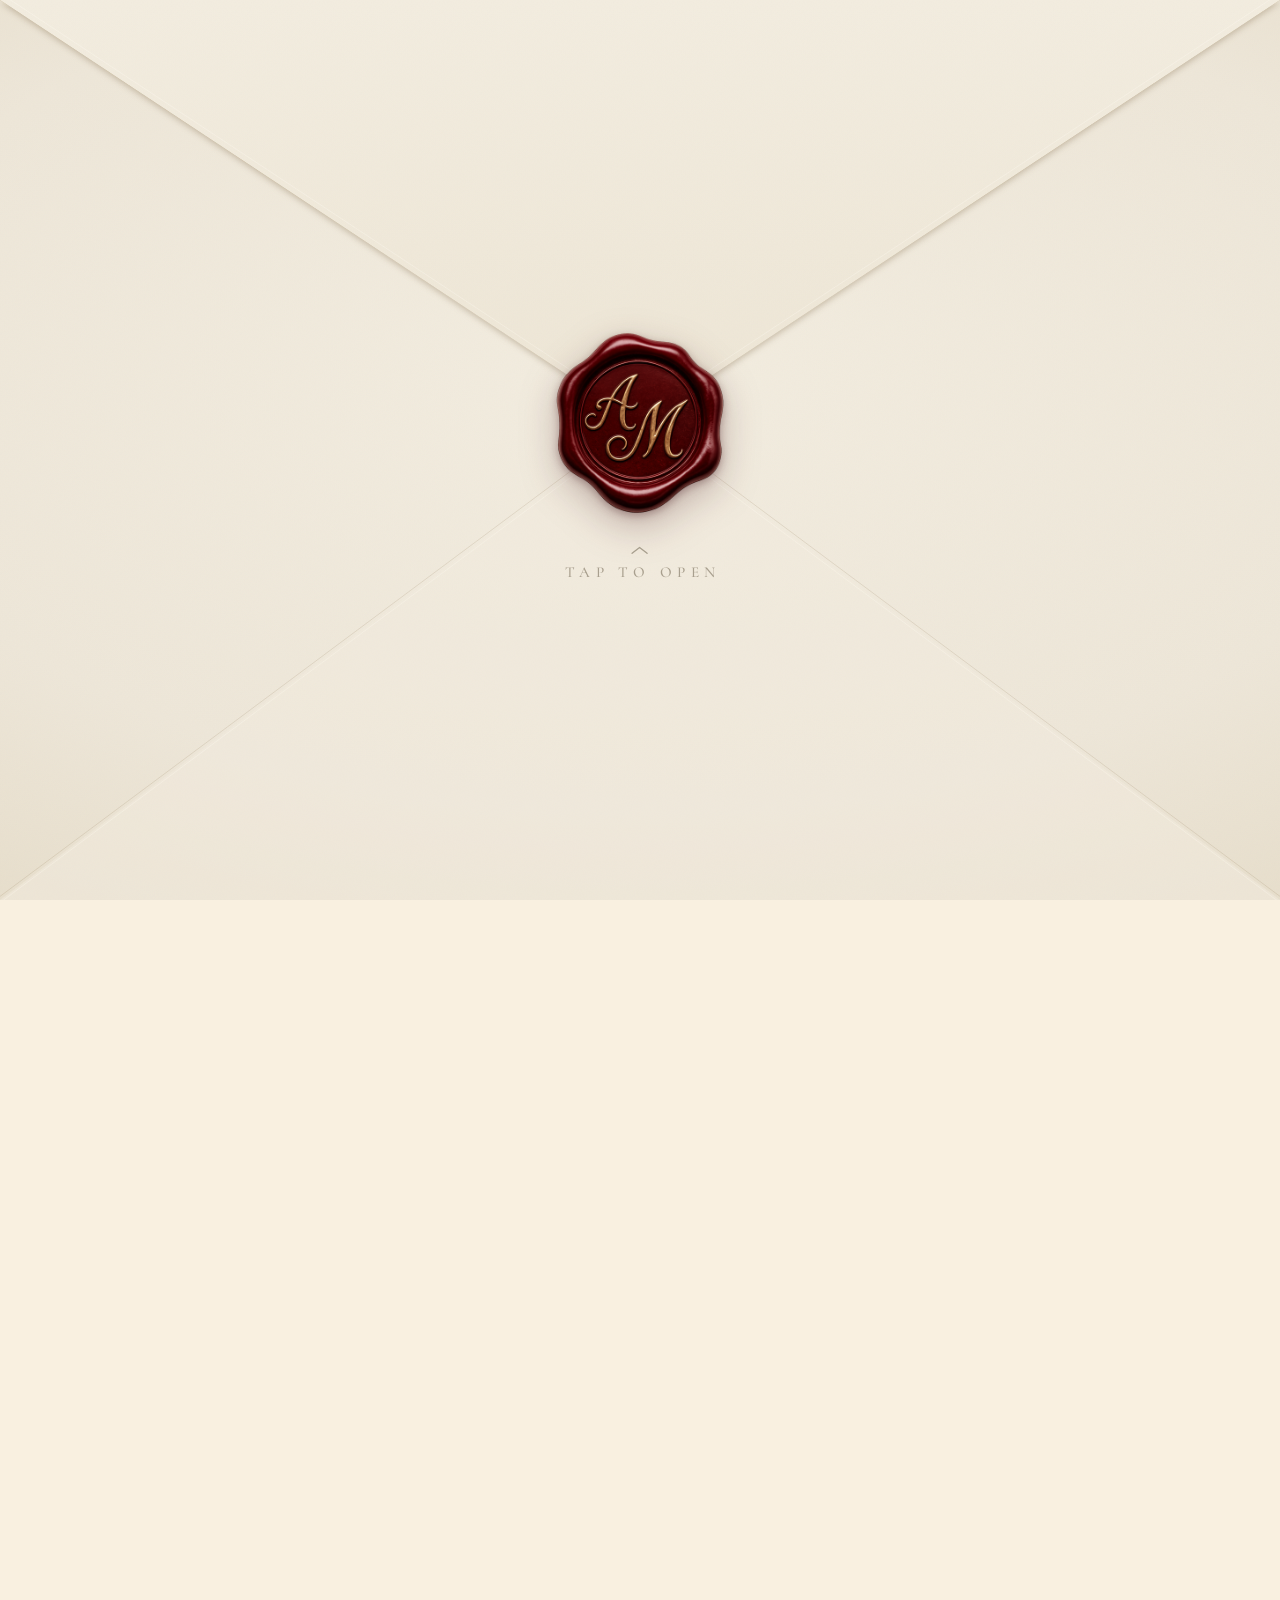
==== index.html @ 15db6712 "Various updates to invitation site" ====
<!DOCTYPE html>
<html lang="en">
<head>
  <meta charset="UTF-8" />
  <meta name="viewport" content="width=device-width, initial-scale=1.0" />
  <!-- ═══════════════════════════════════════════════════════════
       EDIT ME: page title shown in the browser tab
       ═══════════════════════════════════════════════════════════ -->
  <title>Afeefa &amp; Muhammed — Wedding Invitation</title>
  <link rel="preconnect" href="https://fonts.googleapis.com" />
  <link rel="preconnect" href="https://fonts.gstatic.com" crossorigin />
  <link
    href="https://fonts.googleapis.com/css2?family=Cinzel:wght@400;500;600&family=Ovo&family=Great+Vibes&family=Cormorant+Garamond:wght@500;600&display=swap"
    rel="stylesheet"
  />
  <style>
/* ══════════════════════════════════════════════════════════════
   THE SACRED GARDEN — wedding invitation
   Palette + fonts (edit the variables to re-theme the whole site)
   ══════════════════════════════════════════════════════════════ */
:root {
  --cream:       #f9f0e0;
  --cream-soft:  #f6f1e8;
  --cream-deep:  #efe3cc;
  --gold:        #a67d2b;
  --gold-bright: #cda95a;
  --gold-deep:   #8a6620;
  --brown:       #6c513f;
  --brown-soft:  #846f61;
  --maroon:      #5a0f1b;
  --maroon-deep: #43060f;

  --font-head:   'Ovo', serif;   /* repointed: non-heading labels use the body serif */
  --font-body:   'Ovo', serif;
  --font-script: 'Great Vibes', cursive;
}

* { margin: 0; padding: 0; box-sizing: border-box; }

html { scroll-behavior: smooth; }

body {
  font-family: var(--font-body);
  background: var(--cream);
  color: var(--brown);
  overflow-x: hidden;
}
body.locked { overflow: hidden; height: 100dvh; }

/* ══════════════════════════════════════════════════════════════
   ENVELOPE INTRO — photoreal ivory envelope, blind-embossed
   florals, poured wax seal. Tap anywhere to open.
   ══════════════════════════════════════════════════════════════ */
.envelope-screen {
  position: fixed; inset: 0; z-index: 100;
  background: #ede6d8;
  cursor: pointer; outline: none;
  perspective: 1200px;
  overflow: hidden;
  touch-action: manipulation;
  transition: opacity 2.5s ease, visibility 0s 2.5s;
}
.envelope-screen.away { opacity: 0; visibility: hidden; pointer-events: none; }
.envelope-screen:focus-visible { outline: 3px solid var(--gold-bright); outline-offset: -6px; }

/* paper base + cotton grain */
.env-base {
  position: absolute; inset: 0;
  background: radial-gradient(115% 85% at 50% 42%, #f2ecdf 0%, #ede6d8 55%, #e2d8c2 100%);
}
.env-base::after, .env-flap::after {
  content: ""; position: absolute; inset: 0; pointer-events: none; opacity: .55;
  background-image: url("data:image/svg+xml;utf8,<svg xmlns='http://www.w3.org/2000/svg' width='120' height='120'><filter id='g'><feTurbulence type='fractalNoise' baseFrequency='0.9' numOctaves='2'/></filter><rect width='120' height='120' filter='url(%23g)' opacity='0.045'/></svg>");
}
.env-shading { position: absolute; inset: 0; width: 100%; height: 100%; }
/* side sprays: artwork on the right, mirrored copy on the left */
.env-strip {
  position: absolute; top: 50%;
  width: clamp(170px, 34vw, 340px); height: auto;
}
.env-strip.left { left: -2%; transform: translateY(-50%) scaleX(-1); }
.env-strip.right { right: -2%; transform: translateY(-50%); }
/* corner pair along the bottom flap edges (flipped copy of the top artwork) */
.base-pair {
  position: absolute; bottom: 0; left: 50%;
  width: min(92vw, 820px); height: auto;
  transform: translateX(-50%) rotate(180deg);
}

/* the top flap: separate sheet of paper, opens in 3D around its top edge */
.env-flap-wrap {
  position: absolute; inset: 0; z-index: 3;
  transform-origin: top center;
  filter: drop-shadow(0 2px 3px rgba(110, 85, 50, .32));
  pointer-events: none;
}
.envelope-screen.open .env-flap-wrap {
  animation: flap-open 3s cubic-bezier(.4, 0, .2, 1) .2s forwards;
}
@keyframes flap-open {
  from { transform: rotateX(0deg); }
  to   { transform: rotateX(-180deg); }
}
.env-flap {
  position: absolute; inset: 0;
  clip-path: polygon(0 0, 100% 0, 50% 47%);
  background: linear-gradient(180deg, #f2ecdf 0%, #ece4d3 55%, #e4dac4 100%);
}
.flap-edges { position: absolute; inset: 0; width: 100%; height: 100%; }
.flap-inside { position: absolute; inset: 0; background: #b3a081; opacity: 0; }
.envelope-screen.open .flap-inside {
  animation: flap-darken 3s cubic-bezier(.4, 0, .2, 1) .2s forwards;
}
@keyframes flap-darken {
  0%, 40% { opacity: 0; }
  65%     { opacity: .42; }
  100%    { opacity: .5; }
}
/* corner pair on the opening flap, angled along its edges */
.flap-pair {
  position: absolute; top: 0; left: 50%;
  width: min(92vw, 820px); height: auto;
  transform: translateX(-50%);
}

/* wax seal (photoreal PNG) */
.wax-seal {
  position: absolute; left: 50%; top: 47%;
  transform: translate(-50%, -50%);
  width: clamp(150px, 42vw, 185px);
  height: auto;
  z-index: 4;
  filter: drop-shadow(0 3px 4px rgba(58, 12, 18, .32)) drop-shadow(0 12px 18px rgba(58, 12, 18, .26));
  animation: seal-pulse 3.2s ease-in-out infinite;
  transition: transform .5s ease, opacity .45s ease;
  user-select: none;
  -webkit-user-drag: none;
}
.envelope-screen.open .wax-seal {
  transform: translate(-50%, -50%) scale(1.08);
  opacity: 0;
  transition: transform .25s ease-out, opacity .25s ease-out;
  animation: none;
}
@keyframes seal-pulse {
  0%, 100% { scale: 1; }
  50%      { scale: 1.04; }
}

/* tap hint */
.env-hint {
  position: absolute; left: 50%; top: 47%;
  transform: translate(-50%, clamp(92px, 26vw, 122px));
  z-index: 4;
  display: flex; flex-direction: column; align-items: center; gap: .5rem;
  font-family: 'Cormorant Garamond', var(--font-body), serif;
  font-weight: 500;
  font-size: .95rem;
  letter-spacing: .35em; text-indent: .35em;
  text-transform: uppercase;
  color: #A89F8E;
  animation: soft-pulse 2.8s ease-in-out infinite;
}
.env-hint-chevron { width: 20px; color: #A89F8E; }
.envelope-screen.open .env-hint { opacity: 0; transition: opacity .25s; animation: none; }

@keyframes fade-down {
  from { opacity: 0; transform: translateY(-16px); }
  to   { opacity: 1; transform: translateY(0); }
}
@keyframes soft-pulse {
  0%, 100% { opacity: .45; }
  50%      { opacity: 1; }
}

/* ══════════════════════════════════════════════════════════════
   MAIN SITE
   ══════════════════════════════════════════════════════════════ */
.site { opacity: 0; transition: opacity 2.5s ease; }
.site.shown { opacity: 1; }

.container { width: min(92vw, 1080px); margin: 0 auto; text-align: center; }
.container.narrow { max-width: 720px; }
.welcome .container.narrow,
.schedule .container.narrow { max-width: min(96vw, 1060px); }
.section { padding: clamp(4rem, 10vw, 7rem) 0; }

/* scroll-reveal */
.reveal {
  opacity: 0;
  transform: translateY(28px);
  transition: opacity .9s ease, transform .9s cubic-bezier(.22, 1, .36, 1);
}
.reveal.visible { opacity: 1; transform: none; }
.reveal.d1 { transition-delay: .15s; }
.reveal.d2 { transition-delay: .3s; }
.reveal.d3 { transition-delay: .45s; }
.reveal.d4 { transition-delay: .6s; }

/* ── hero ── */
.hero {
  min-height: 100dvh;
  display: flex; align-items: center; justify-content: center;
  position: relative;
  overflow: hidden;
  background:
    radial-gradient(ellipse at 50% 20%, #fdf7ea 0%, var(--cream) 60%, var(--cream-soft) 100%);
}

/* full-screen background video — fades in with the site's crossfade */
.hero-video {
  position: absolute; inset: 0;
  width: 100%; height: 100%;
  object-fit: cover; object-position: center;
  z-index: 0;
  opacity: 0;
  transition: opacity 1.8s ease;
}
.site.shown .hero-video { opacity: 1; }
/* soft radial scrim: clearest in the centre, gently darker at the edges */
.hero-scrim {
  position: absolute; inset: 0; z-index: 1;
  pointer-events: none;
  background:
    radial-gradient(ellipse 78% 68% at 50% 42%,
      rgba(40, 26, 12, 0) 0%,
      rgba(40, 26, 12, .10) 52%,
      rgba(34, 22, 10, .34) 82%,
      rgba(28, 18, 8, .52) 100%);
}
/* dissolve the bottom of the video into the cream section — no hard seam */
.hero-fade {
  position: absolute; left: 0; right: 0; bottom: -1px;
  height: 9%; z-index: 1; pointer-events: none;
  background: linear-gradient(to bottom,
    rgba(249, 240, 224, 0)   0%,
    rgba(249, 240, 224, .26) 100%);
}
.hero-inner { text-align: center; padding: 2rem; z-index: 2; position: relative; }
.hero-eyebrow {
  font-family: var(--font-head);
  letter-spacing: .45em;
  text-transform: uppercase;
  font-size: clamp(.75rem, 2.4vw, .95rem);
  color: #6B4E3D;
  text-shadow: 0 1px 6px rgba(255, 250, 244, .75), 0 1px 2px rgba(255, 251, 246, .6);
}
.hero-names {
  font-family: var(--font-script);
  font-weight: 400;
  font-size: clamp(3rem, 12vw, 6.2rem);
  color: var(--gold);
  line-height: 1.15;
  margin: 1rem 0;
  text-shadow: 0 1px 4px rgba(74, 48, 20, .45), 0 2px 16px rgba(255, 250, 244, .35);
}
.hero-names .amp { font-size: .55em; vertical-align: .18em; color: var(--gold-deep); }
.hero-date {
  font-family: var(--font-head);
  font-size: clamp(1.05rem, 3.6vw, 1.5rem);
  letter-spacing: .4em;
  margin-top: 1.4rem;
  color: #6B4E3D;
  text-shadow: 0 1px 6px rgba(255, 250, 244, .75), 0 1px 2px rgba(255, 251, 246, .6);
}
.hero-tagline {
  margin-top: 1.6rem;
  font-style: italic;
  font-size: clamp(.95rem, 3vw, 1.15rem);
  color: #6B4E3D;
  line-height: 1.8;
  text-shadow: 0 1px 6px rgba(255, 250, 244, .75), 0 1px 2px rgba(255, 251, 246, .6);
}

/* ── torn-paper backdrop panels ── */
.paper-panel { position: relative; }
.paper-bg {
  position: absolute; inset: 0;
  width: 100%; height: 100%;
  object-fit: cover;               /* preserves the texture's proportions, no stretch */
  z-index: 0;
  pointer-events: none; user-select: none; -webkit-user-drag: none;
  filter: drop-shadow(0 12px 24px rgba(58, 38, 16, .3));
}
.paper-content { position: relative; z-index: 1; }

/* welcome paper renders as the full PNG in flow — uncropped, all four torn edges visible */
.welcome-paper .paper-bg {
  /* full image in flow: trimmed PNG has torn edges flush to its own edges, so at 98vw
     the torn left/right edges reach the screen sides AND all four edges stay visible */
  position: relative; inset: auto;
  display: block; width: 100%; height: auto;
  object-fit: fill;
  filter: none;                                  /* no drop shadow */
  -webkit-mask-image: none; mask-image: none;    /* no fade/crop */
}
/* text sits centred on top of the full paper image */
.welcome-paper .paper-content {
  position: absolute; inset: 0;
  display: flex; flex-direction: column; justify-content: center;
  padding: clamp(30px, 5vw, 68px) clamp(48px, 9vw, 130px);
}
/* text sits centred on top of the full paper image */
/* lift the section so the paper tucks up under the florals and overlaps the video */
.welcome { margin-top: -92px; position: relative; z-index: 2; }

/* welcome card: heading + paragraph, generous padding keeps torn edges clear of the text */
.welcome-paper {
  /* full-bleed breakout: escapes the centred .container width cap entirely */
  width: 98vw;
  margin-left: calc(50% - 49vw);
  margin-right: calc(50% - 49vw);
}
/* text stays a comfortable centred column, not stretched to the edges */
.welcome-paper .lead { max-width: 620px; margin-left: auto; margin-right: auto; }
.welcome-paper .script { margin-top: 0; }

/* floral drapes bridging the video seam onto the Assalamu Alaikum paper */
.welcome-floral {
  position: absolute;
  top: clamp(-172px, -15vw, -80px);   /* drapes down over the paper's top edge */
  width: clamp(185px, 34vw, 375px);   /* ~24% larger corner cluster */
  z-index: 5;
  pointer-events: none;
}
.welcome-floral.left  { left: -3%; }                          /* pushed into the far top-left corner */
.welcome-floral.right { right: -3%; transform: scaleX(-1); }  /* mirror; far top-right corner */
.floral-img {
  display: block; width: 100%; height: auto;
  user-select: none; -webkit-user-drag: none;
  transform-origin: top center;
  filter: drop-shadow(0 9px 14px rgba(58, 38, 16, .24));
  animation: floral-breathe 4.6s ease-in-out infinite;   /* both sides share timing -> in sync */
}
@keyframes floral-breathe {
  0%, 100% { transform: scale(1);    opacity: 1;   }
  50%      { transform: scale(1.03); opacity: .95; }
}
@media (prefers-reduced-motion: reduce) {
  .floral-img { animation: none; }
}

/* schedule card: timeline aspect (~1.23) already matches the paper (~1.29) */
.schedule-paper {
  /* full-bleed breakout: escapes the centred .container width cap entirely */
  width: 98vw;
  margin: 3rem calc(50% - 49vw) 0;
  padding: clamp(44px, 6vw, 78px) clamp(50px, 8vw, 104px);
}
.schedule-paper .timeline { margin-top: 1.8rem; max-width: 560px; margin-left: auto; margin-right: auto; }

.gold-rule {
  display: flex; align-items: center; justify-content: center; gap: .8rem;
  color: #e7cf9c;
  filter: drop-shadow(0 1px 4px rgba(40, 24, 8, .5));
}
.gold-rule span {
  display: block; height: 1px; width: clamp(50px, 14vw, 110px);
  background: linear-gradient(90deg, transparent, #e7cf9c, transparent);
}
.gold-rule i { font-style: normal; font-size: 1.2rem; }

.corner {
  position: absolute;
  width: clamp(130px, 26vw, 230px);
  color: var(--gold);
  opacity: .5;
  z-index: 1;
}
.corner-tl { top: 0; left: 0; }
.corner-br { bottom: 0; right: 0; }

/* floating petals */
.petals { position: absolute; inset: 0; pointer-events: none; overflow: hidden; }
.petal {
  position: absolute;
  top: -6vh;
  width: 14px; height: 10px;
  border-radius: 80% 20% 80% 20%;
  background: linear-gradient(135deg, var(--gold-bright), var(--gold));
  opacity: 0;
  animation: petal-fall linear infinite;
}
.petal:nth-child(3n)   { background: linear-gradient(135deg, #e7c9cf, #cf9aa5); }
.petal:nth-child(4n)   { background: linear-gradient(135deg, #d8ba72, #b48c3d); }
@keyframes petal-fall {
  0%   { transform: translate(0, -6vh) rotate(0deg);           opacity: 0; }
  8%   { opacity: .85; }
  50%  { transform: translate(var(--sway), 50vh) rotate(200deg); }
  92%  { opacity: .7; }
  100% { transform: translate(calc(var(--sway) * -.4), 108vh) rotate(420deg); opacity: 0; }
}

/* ── shared headings ── */
.section-title {
  font-family: var(--font-script);   /* same script as "Assalamu Alaikum" */
  font-weight: 400;
  font-size: clamp(2rem, 6.5vw, 3rem);
  letter-spacing: normal;
  text-transform: none;
  color: var(--gold);                /* same gold as "Assalamu Alaikum" */
}
.section-sub {
  font-style: italic;
  color: var(--brown-soft);
  margin-top: .6rem;
  letter-spacing: .06em;
}
.script {
  font-family: var(--font-script);
  font-weight: 400;
  font-size: clamp(2.2rem, 8vw, 3.4rem);
  color: var(--gold);
  margin: 1.2rem 0;
}
.lead { font-size: clamp(1rem, 3vw, 1.2rem); line-height: 2; color: var(--brown); }
.divider-branch { width: min(60vw, 240px); color: var(--gold); }

/* ── countdown ── */
.countdown-section {
  background: var(--cream);   /* plain cream gap between the two torn-edged papers */
  padding-top: clamp(1.5rem, 4vw, 2.75rem);
  padding-bottom: clamp(1.5rem, 4vw, 2.75rem);
}
.countdown {
  display: flex; align-items: center; justify-content: center;
  gap: clamp(.4rem, 2vw, 1.2rem);
  margin-top: 2.4rem;
  flex-wrap: wrap;
}
.count-box {
  background: #fffaf0;
  border: 1px solid var(--cream-deep);
  border-bottom: 3px solid var(--gold);
  border-radius: 8px;
  padding: clamp(.8rem, 3vw, 1.4rem) clamp(.9rem, 3.4vw, 1.6rem);
  min-width: clamp(70px, 18vw, 110px);
  box-shadow: 0 10px 30px -14px rgba(108, 81, 63, .35);
}
.count-box span {
  display: block;
  font-family: var(--font-head);
  font-size: clamp(1.7rem, 6vw, 2.6rem);
  color: var(--gold);
}
.count-box small {
  display: block;
  margin-top: .3rem;
  letter-spacing: .25em;
  text-transform: uppercase;
  font-size: .62rem;
  color: var(--brown-soft);
}
.count-sep { font-family: var(--font-head); font-size: 1.6rem; color: var(--gold); }
@media (max-width: 480px) { .count-sep { display: none; } }

/* ── MOBILE / phone tweaks (desktop unaffected) ── */
@media (max-width: 600px) {
  /* 1: florals ~55% smaller and pushed further into the corners so the heading/text show */
  .welcome-floral { width: clamp(88px, 27vw, 132px); top: clamp(-84px, -13vw, -46px); }
  .welcome-floral.left  { left: -7%; }
  .welcome-floral.right { right: -7%; }

  /* 3: tighter countdown section */
  .countdown-section { padding-top: 1rem; padding-bottom: 1rem; }
  .countdown { flex-wrap: nowrap; gap: .4rem; margin-top: 1rem; width: 100%; }

  /* 2: all four boxes on one row */
  .count-sep { display: none; }
  .count-box {
    flex: 1 1 0; min-width: 0;
    padding: .55rem .2rem;
    border-radius: 7px;
    border-bottom-width: 2px;
    box-shadow: 0 6px 16px -10px rgba(108, 81, 63, .35);
  }
  .count-box span { font-size: clamp(1.15rem, 7vw, 1.8rem); }
  .count-box small { font-size: .46rem; letter-spacing: .04em; margin-top: .18rem; }
}

/* ── timeline ── */
.timeline {
  margin-top: 3rem;
  text-align: left;
  position: relative;
}
.timeline::before {
  content: "";
  position: absolute;
  left: calc(clamp(52px, 14vw, 76px) + 27px);
  top: 10px; bottom: 10px;
  width: 1.4px;
  background: linear-gradient(180deg, transparent, var(--gold) 12%, var(--gold) 88%, transparent);
}
.timeline-item {
  display: grid;
  grid-template-columns: clamp(52px, 14vw, 76px) 56px 1fr;
  align-items: center;
  padding: 1.1rem 0;
}
.tl-time {
  font-family: var(--font-head);
  font-size: clamp(.85rem, 2.6vw, 1.05rem);
  color: var(--gold);
  text-align: right;
}
.tl-dot {
  justify-self: center;
  width: 13px; height: 13px;
  border-radius: 50%;
  background: var(--cream);
  border: 2.5px solid var(--gold);
  box-shadow: 0 0 0 5px var(--cream);
  z-index: 1;
}
.tl-body h3 {
  font-family: var(--font-head);
  font-weight: 500;
  font-size: clamp(1rem, 3.2vw, 1.25rem);
  letter-spacing: .08em;
}
.tl-body p { color: var(--brown-soft); font-style: italic; margin-top: .15rem; }

/* ── location ── */
.venue-name {
  font-family: var(--font-head);
  font-size: clamp(1.2rem, 4vw, 1.7rem);
  margin-top: 1.6rem;
  letter-spacing: .1em;
  color: var(--gold-deep);
}
.venue-address { color: var(--brown-soft); margin-top: .5rem; letter-spacing: .04em; }
.map-frame {
  margin: 2rem auto 0;
  border: 1px solid var(--cream-deep);
  border-radius: 12px;
  overflow: hidden;
  box-shadow: 0 18px 44px -20px rgba(108, 81, 63, .45);
}
.map-frame iframe { display: block; width: 100%; height: clamp(260px, 44vw, 380px); border: 0; }
/* sepia venue illustration — blends into the cream, softly grounded */
.venue-illustration {
  display: block;
  width: min(90%, 640px);
  height: auto;
  margin: clamp(1.6rem, 4vw, 2.8rem) auto clamp(.4rem, 1.5vw, 1rem);
  filter: drop-shadow(0 16px 16px rgba(96, 70, 32, .14));
}

.btn-outline, .btn-solid {
  display: inline-block;
  font-family: var(--font-head);
  letter-spacing: .22em;
  text-transform: uppercase;
  font-size: .8rem;
  padding: .95rem 2.2rem;
  border-radius: 40px;
  cursor: pointer;
  transition: all .35s ease;
  text-decoration: none;
}
.btn-outline {
  margin-top: 1.8rem;
  color: var(--gold-deep);
  border: 1.4px solid var(--gold);
  background: transparent;
}
.btn-outline:hover { background: var(--gold); color: var(--cream); }
.btn-solid {
  border: none;
  background: linear-gradient(135deg, var(--gold), var(--gold-deep));
  color: var(--cream);
  width: 100%;
}
.btn-solid:hover { filter: brightness(1.1); transform: translateY(-2px); }

/* ── notes ── */
.notes { background: var(--cream-soft); }
.notes-grid {
  margin-top: 2.6rem;
  display: grid;
  grid-template-columns: repeat(auto-fit, minmax(min(100%, 260px), 1fr));
  gap: 1.4rem;
}
.note-card {
  background: #fffaf0;
  border: 1px solid var(--cream-deep);
  border-radius: 14px;
  padding: 2.2rem 1.8rem;
  box-shadow: 0 14px 36px -20px rgba(108, 81, 63, .4);
}
.note-icon { width: 44px; height: 44px; color: var(--gold); margin-bottom: 1rem; }
.note-card h3 {
  font-family: var(--font-head);
  font-weight: 500;
  letter-spacing: .16em;
  text-transform: uppercase;
  font-size: 1rem;
  margin-bottom: .6rem;
}
.note-card p { color: var(--brown-soft); line-height: 1.8; }

/* ── RSVP ── */
.rsvp-seal {
  margin-top: 2.4rem;
  background: none; border: none; cursor: pointer;
  display: inline-flex; flex-direction: column; align-items: center; gap: .8rem;
}
.rsvp-seal-wax {
  width: 108px; aspect-ratio: 1;
  border-radius: 47% 53% 51% 49% / 53% 47% 55% 45%;
  background: radial-gradient(circle at 35% 30%, #7d2433 0%, var(--maroon) 45%, var(--maroon-deep) 100%);
  box-shadow:
    0 6px 18px rgba(67, 6, 15, .45),
    inset 0 2px 5px rgba(255, 235, 220, .25),
    inset 0 -4px 8px rgba(0, 0, 0, .35);
  display: flex; align-items: center; justify-content: center;
  transition: transform .4s ease;
  animation: seal-pulse 2.6s ease-in-out infinite;
}
.rsvp-seal:hover .rsvp-seal-wax { transform: scale(1.08) rotate(-4deg); }
.rsvp-seal-wax span {
  font-family: var(--font-head);
  color: #e9c9a8;
  letter-spacing: .18em;
  font-size: .85rem;
  border: 1px solid rgba(233, 201, 168, .55);
  border-radius: 50%;
  width: 74%; aspect-ratio: 1;
  display: flex; align-items: center; justify-content: center;
}
.rsvp-seal-label { font-style: italic; color: var(--brown-soft); letter-spacing: .12em; }
.rsvp-seal[aria-expanded="true"] { display: none; }

.rsvp-form {
  max-height: 0;
  opacity: 0;
  overflow: hidden;
  text-align: left;
  transition: max-height .9s cubic-bezier(.22, 1, .36, 1), opacity .7s ease .15s, margin .5s;
}
.rsvp-form.open { max-height: 1200px; opacity: 1; margin-top: 2rem; }
.rsvp-form label {
  display: block;
  margin-bottom: 1.3rem;
  font-family: var(--font-head);
  font-size: .8rem;
  letter-spacing: .18em;
  text-transform: uppercase;
  color: var(--brown);
}
.rsvp-form input,
.rsvp-form select,
.rsvp-form textarea {
  display: block;
  width: 100%;
  margin-top: .5rem;
  padding: .95rem 1.1rem;
  font-family: var(--font-body);
  font-size: 1rem;
  color: var(--brown);
  background: #fffaf0;
  border: 1px solid var(--cream-deep);
  border-radius: 8px;
  outline: none;
  transition: border-color .3s, box-shadow .3s;
}
.rsvp-form input:focus,
.rsvp-form select:focus,
.rsvp-form textarea:focus {
  border-color: var(--gold);
  box-shadow: 0 0 0 3px rgba(166, 125, 43, .15);
}
.rsvp-thanks {
  display: none;
  text-align: center;
  margin-top: 1.4rem;
  font-style: italic;
  font-size: 1.1rem;
  color: var(--gold-deep);
}
.rsvp-form.sent .rsvp-thanks { display: block; animation: fade-down .8s ease; }
.rsvp-form.sent .btn-solid { display: none; }

/* ── closing ── */
.closing {
  padding: clamp(4rem, 10vw, 6.5rem) 0 clamp(5rem, 12vw, 8rem);
  background: linear-gradient(180deg, var(--cream) 0%, var(--cream-deep) 130%);
  text-align: center;
}
.closing-line { font-style: italic; color: var(--brown-soft); margin-top: 1.6rem; }
.closing-names { margin: .4rem 0 .8rem; }
.closing-date {
  font-family: var(--font-head);
  letter-spacing: .3em;
  font-size: .85rem;
  color: var(--brown-soft);
}

/* reduced motion: skip the 3D animation, simple 300ms crossfade instead */
@media (prefers-reduced-motion: reduce) {
  .wax-seal, .rsvp-seal-wax, .petal, .env-hint { animation: none !important; }
  .envelope-screen.open .env-flap-wrap, .envelope-screen.open .flap-inside { animation: none !important; }
  .envelope-screen, .site { transition-duration: .3s !important; transition-delay: 0s !important; }
  .reveal { transition-duration: .2s; }
}

  </style>
</head>
<body class="locked">

  <!-- ════════════════════════════════════════════════════════════
       ENVELOPE INTRO — full-screen ivory envelope with embossed
       florals and a burgundy wax seal. Tap anywhere to open.
       ════════════════════════════════════════════════════════════ -->
  <div class="envelope-screen" id="envelopeScreen" role="button" tabindex="0" aria-label="Open the invitation">

    <!-- shared artwork: blind-emboss lighting filter + fine botanical line art -->
    <svg width="0" height="0" style="position:absolute" aria-hidden="true">
      <defs>
        <!-- blind emboss: blur + specular light from top-left, dark edge low-right,
             light edge up-left, base flood in paper colour -->
        <filter id="embossFine" x="-25%" y="-6%" width="150%" height="112%" color-interpolation-filters="sRGB">
          <feGaussianBlur in="SourceAlpha" stdDeviation="0.5" result="soft"/>
          <feSpecularLighting in="soft" surfaceScale="2" specularConstant="0.75" specularExponent="16"
                              lighting-color="#ffffff" result="spec">
            <feDistantLight azimuth="235" elevation="60"/>
          </feSpecularLighting>
          <feComposite in="spec" in2="SourceAlpha" operator="in" result="specIn"/>
          <feOffset in="SourceAlpha" dx="0.9" dy="1.1" result="offD"/>
          <feGaussianBlur in="offD" stdDeviation="0.7" result="offDB"/>
          <feFlood flood-color="#8f7550" flood-opacity="0.5" result="dcol"/>
          <feComposite in="dcol" in2="offDB" operator="in" result="darkEdge"/>
          <feOffset in="SourceAlpha" dx="-0.9" dy="-1.1" result="offL"/>
          <feGaussianBlur in="offL" stdDeviation="0.7" result="offLB"/>
          <feFlood flood-color="#fffdf4" flood-opacity="0.9" result="lcol"/>
          <feComposite in="lcol" in2="offLB" operator="in" result="lightEdge"/>
          <feFlood flood-color="#efe8d9" result="pcol"/>
          <feComposite in="pcol" in2="SourceAlpha" operator="in" result="base"/>
          <feMerge>
            <feMergeNode in="darkEdge"/>
            <feMergeNode in="lightEdge"/>
            <feMergeNode in="base"/>
            <feMergeNode in="specIn"/>
          </feMerge>
        </filter>
        <linearGradient id="insideShade" x1="0" y1="0" x2="0" y2="1">
          <stop offset="0" stop-color="#c6b48f"/>
          <stop offset="1" stop-color="#e3d8bf"/>
        </linearGradient>

      </defs>
    </svg>

    <!-- paper base: fold shading, crease lines, side garlands -->
    <div class="env-base">
      <svg class="env-shading" viewBox="0 0 100 100" preserveAspectRatio="none" aria-hidden="true">
        <polygon points="0,0 100,0 50,47" fill="url(#insideShade)"/>
        <polygon points="0,100 100,100 50,47" fill="#f2ecdf" opacity=".55"/>
        <!-- bottom-flap creases: very faint shadow just above the fold, fainter highlight beside it -->
        <line x1="0" y1="99.6" x2="50" y2="46.6" stroke="rgba(126,100,64,.15)" vector-effect="non-scaling-stroke"/>
        <line x1="100" y1="99.6" x2="50" y2="46.6" stroke="rgba(126,100,64,.15)" vector-effect="non-scaling-stroke"/>
        <line x1="0" y1="100.3" x2="50" y2="47.3" stroke="rgba(255,251,240,.3)" vector-effect="non-scaling-stroke"/>
        <line x1="100" y1="100.3" x2="50" y2="47.3" stroke="rgba(255,251,240,.3)" vector-effect="non-scaling-stroke"/>
      </svg>
<!-- FLORAL LAYER (disabled — remove these comment wrappers + uncomment CSS below to restore; source: floral-side.png):
      <svg class="env-strip left" viewBox="0 0 400 1353" aria-hidden="true">
        <g filter="url(#embossFine)"><image href="[data-uri]" width="400" height="1353"/></g>
      </svg>
-->
<!-- FLORAL LAYER (disabled — remove these comment wrappers + uncomment CSS below to restore; source: floral-side.png):
      <svg class="env-strip right" viewBox="0 0 400 1353" aria-hidden="true">
        <g filter="url(#embossFine)"><image href="[data-uri]" width="400" height="1353"/></g>
      </svg>
-->
<!-- FLORAL LAYER (disabled — remove these comment wrappers + uncomment CSS below to restore; source: floral-corners.png):
      <svg class="base-pair" viewBox="0 0 760 745" aria-hidden="true">
        <g filter="url(#embossFine)"><image href="[data-uri]" width="760" height="745"/></g>
      </svg>
-->
    </div>

    <!-- the top flap that lifts open in 3D -->
    <div class="env-flap-wrap" aria-hidden="true">
      <div class="env-flap">
<!-- FLORAL LAYER (disabled — remove these comment wrappers + uncomment CSS below to restore; source: floral-corners.png):
        <svg class="flap-pair" viewBox="0 0 760 745" aria-hidden="true">
          <g filter="url(#embossFine)"><image href="[data-uri]" width="760" height="745"/></g>
        </svg>
-->
        <!-- faint highlight just inside the flap edges: reads as a separate sheet -->
        <svg class="flap-edges" viewBox="0 0 100 100" preserveAspectRatio="none" aria-hidden="true">
          <line x1="0.4" y1="-0.4" x2="50.4" y2="46.6" stroke="rgba(255,252,244,.28)" vector-effect="non-scaling-stroke"/>
          <line x1="99.6" y1="-0.4" x2="49.6" y2="46.6" stroke="rgba(255,252,244,.28)" vector-effect="non-scaling-stroke"/>
        </svg>
        <!-- darkens as the flap turns over, so the back reads as the paper's inside -->
        <div class="flap-inside"></div>
      </div>
    </div>

    <!-- photoreal wax seal — embedded PNG so the site stays a single file.
         Source asset: wax-seal.png in this folder (regenerate the data URI if you swap it). -->
    <img class="wax-seal" id="waxSeal" alt="" aria-hidden="true" draggable="false"
         src="[data-uri]"/>

    <div class="env-hint" aria-hidden="true">
      <svg class="env-hint-chevron" viewBox="0 0 24 12">
        <path d="M3 10 L12 3 L21 10" fill="none" stroke="currentColor" stroke-width="1.6" stroke-linecap="round" stroke-linejoin="round"/>
      </svg>
      <span>Tap to Open</span>
    </div>
  </div>

  <!-- ════════════════════════════════════════════════════════════
       MAIN INVITATION
       ════════════════════════════════════════════════════════════ -->
  <main class="site" id="site" aria-hidden="true">

    <!-- ── HERO ──────────────────────────────────────────────── -->
    <section class="hero">
      <!-- full-screen looping background video (muted + playsinline for mobile autoplay) -->
      <video class="hero-video" id="heroVideo" autoplay loop muted playsinline
             preload="auto" poster="invitation-bg-poster.jpg" aria-hidden="true">
        <source src="invitation-bg.mp4" type="video/mp4" />
      </video>
      <!-- legibility scrim: clearest at centre where the names sit, softly darker at the edges -->
      <div class="hero-scrim" aria-hidden="true"></div>
      <!-- bottom fade: video dissolves into the cream section below -->
      <div class="hero-fade" aria-hidden="true"></div>

      <div class="hero-inner">
        <p class="hero-eyebrow reveal">The Wedding Of</p>
        <!-- EDIT ME: your names -->
        <h1 class="hero-names reveal d1">Afeefa<br /><span class="amp">&amp;</span><br />Muhammed</h1>
        <div class="gold-rule reveal d2"><span></span><i>❦</i><span></span></div>
        <!-- EDIT ME: your wedding date -->
        <p class="hero-date reveal d3">27 . 09 . 2026</p>
        <p class="hero-tagline reveal d4">Two souls · One destiny<br/>A lifetime written by Allah</p>
      </div>

    </section>

    <!-- ── WELCOME ───────────────────────────────────────────── -->
    <section class="section welcome">
      <div class="container narrow">
        <div class="paper-panel welcome-paper reveal d1">
          <img class="paper-bg" src="paper-cutout1-trim.png" alt="" aria-hidden="true" />
          <div class="paper-content">
            <h2 class="script">Assalamu Alaikum</h2>
            <p class="lead">
              With hearts full of gratitude, we invite you to join us for an evening of
              love, laughter, duas, and unforgettable memories as we begin our new life together.
            </p>
          </div>
          <!-- floral drapes straddling the video/paper seam, hiding it -->
          <div class="welcome-floral left" aria-hidden="true"><img class="floral-img" src="floral-corner-web.png" alt="" draggable="false" /></div>
          <div class="welcome-floral right" aria-hidden="true"><img class="floral-img" src="floral-corner-web.png" alt="" draggable="false" /></div>
        </div>
      </div>
    </section>

    <!-- ── COUNTDOWN ─────────────────────────────────────────── -->
    <section class="section countdown-section">
      <div class="container">
        <h2 class="section-title reveal">Counting Down</h2>
        <div class="countdown reveal d2" id="countdown">
          <div class="count-box"><span id="cd-days">–</span><small>Days</small></div>
          <div class="count-sep">:</div>
          <div class="count-box"><span id="cd-hours">–</span><small>Hours</small></div>
          <div class="count-sep">:</div>
          <div class="count-box"><span id="cd-mins">–</span><small>Minutes</small></div>
          <div class="count-sep">:</div>
          <div class="count-box"><span id="cd-secs">–</span><small>Seconds</small></div>
        </div>
      </div>
    </section>

    <!-- ── SCHEDULE ──────────────────────────────────────────── -->
    <section class="section schedule">
      <div class="container narrow">
        <div class="paper-panel schedule-paper reveal">
          <img class="paper-bg" src="paper-cutout.png" alt="" aria-hidden="true" />
          <div class="paper-content">
          <h2 class="section-title">The Celebration</h2>
          <p class="section-sub">order of the evening</p>
          <div class="timeline">
          <!-- EDIT ME: your schedule -->
          <div class="timeline-item reveal"><div class="tl-time">5 PM</div><div class="tl-dot"></div><div class="tl-body"><h3>Guest Arrival</h3><p>Welcome drinks &amp; mingling</p></div></div>
          <div class="timeline-item reveal"><div class="tl-time">6 PM</div><div class="tl-dot"></div><div class="tl-body"><h3>Nikkah Ceremony</h3><p>The sacred vows</p></div></div>
          <div class="timeline-item reveal"><div class="tl-time">7 PM</div><div class="tl-dot"></div><div class="tl-body"><h3>Mocktail Hour</h3><p>Toasts &amp; photographs</p></div></div>
          <div class="timeline-item reveal"><div class="tl-time">8 PM</div><div class="tl-dot"></div><div class="tl-body"><h3>Dinner</h3><p>A feast to remember</p></div></div>
          <div class="timeline-item reveal"><div class="tl-time">9 PM</div><div class="tl-dot"></div><div class="tl-body"><h3>Celebration</h3><p>Dancing into the night</p></div></div>
          </div>
          </div>
        </div>
      </div>
    </section>

    <!-- ── LOCATION ──────────────────────────────────────────── -->
    <section class="section location">
      <div class="container narrow">
        <h2 class="section-title reveal">Where to Find Us</h2>
        <!-- EDIT ME: your venue -->
        <p class="venue-name reveal d1">Islamic Center of Melville</p>
        <p class="venue-address reveal d2">118 Old East Neck Road, Melville, NY 11747</p>
        <!-- sepia line-art venue illustration, transparent PNG grounded on the cream -->
        <img class="venue-illustration reveal d3" src="venue-illustration-web.png" alt="Illustration of the Islamic Center of Melville" />
        <a class="btn-outline reveal d4" href="https://www.google.com/maps?q=118+Old+East+Neck+Road,+Melville,+NY+11747" target="_blank" rel="noopener">Get Directions</a>
      </div>
    </section>

    <!-- ── GUEST NOTES ───────────────────────────────────────── -->
    <section class="section notes">
      <div class="container narrow">
        <h2 class="section-title reveal">A Few Kind Notes</h2>
        <div class="notes-grid">
          <div class="note-card reveal d1">
            <svg viewBox="0 0 48 48" class="note-icon" aria-hidden="true">
              <rect x="8" y="18" width="32" height="24" rx="2" fill="none" stroke="currentColor" stroke-width="2"/>
              <path d="M8 26h32M24 18v24" stroke="currentColor" stroke-width="2"/>
              <path d="M24 18c-8 0-10-10-4-10s4 10 4 10zm0 0c8 0 10-10 4-10s-4 10-4 10z" fill="none" stroke="currentColor" stroke-width="2"/>
            </svg>
            <h3>Gifts</h3>
            <p>Your presence is the greatest gift — no boxed gifts, please.</p>
          </div>
          <div class="note-card reveal d2">
            <svg viewBox="0 0 48 48" class="note-icon" aria-hidden="true">
              <path d="M18 6l6 6 6-6 4 8-6 6 4 22H16l4-22-6-6z" fill="none" stroke="currentColor" stroke-width="2" stroke-linejoin="round"/>
            </svg>
            <h3>Dress Code</h3>
            <p>Formal attire. We kindly ask guests to avoid deep red and maroon.</p>
          </div>
        </div>
      </div>
    </section>

    <!-- ── RSVP ──────────────────────────────────────────────── -->
    <section class="section rsvp">
      <div class="container narrow">
        <h2 class="section-title reveal">Will You Join Us?</h2>
        <!-- EDIT ME: RSVP deadline -->
        <p class="section-sub reveal d1">kindly respond by <strong>August 9</strong></p>

        <button class="rsvp-seal reveal d2" id="rsvpSeal" aria-expanded="false" aria-controls="rsvpForm">
          <span class="rsvp-seal-wax"><span>RSVP</span></span>
          <span class="rsvp-seal-label">tap to respond</span>
        </button>

        <form class="rsvp-form" id="rsvpForm" aria-hidden="true">
          <label>Your name
            <input type="text" name="name" placeholder="Full name" required />
          </label>
          <label>Will you attend?
            <select name="attending" required>
              <option value="" disabled selected>Please choose…</option>
              <option value="yes">Joyfully accept</option>
              <option value="no">Regretfully decline</option>
            </select>
          </label>
          <label>Number of guests
            <input type="number" name="guests" min="1" max="10" placeholder="e.g. 2" />
          </label>
          <label>Song request
            <input type="text" name="song" placeholder="A song that gets you dancing" />
          </label>
          <label>Children’s names &amp; ages
            <textarea name="children" rows="2" placeholder="If any little ones are joining"></textarea>
          </label>
          <button type="submit" class="btn-solid">Send RSVP</button>
          <p class="rsvp-thanks" id="rsvpThanks">Thank you! We can’t wait to celebrate with you. ♥</p>
        </form>
      </div>
    </section>

    <!-- ── CLOSING ───────────────────────────────────────────── -->
    <footer class="closing">
      <div class="container narrow">
        <svg class="divider-branch reveal" viewBox="0 0 260 40" aria-hidden="true">
          <path d="M10 20 Q70 34 130 20 Q190 6 250 20" fill="none" stroke="currentColor" stroke-width="1.3"/>
          <circle cx="130" cy="20" r="4" fill="currentColor"/>
        </svg>
        <p class="closing-line reveal d1">With love and duas,</p>
        <!-- EDIT ME: your names -->
        <p class="closing-names script reveal d2">Afeefa &amp; Muhammed</p>
        <p class="closing-date reveal d3">27 September 2026</p>
      </div>
    </footer>
  </main>

  <script>
/* ══════════════════════════════════════════════════════════════
   EDIT ME: your wedding date & time (used by the countdown)
   Format: year, month name, day, time
   ══════════════════════════════════════════════════════════════ */
const WEDDING_DATE = new Date('2026-09-27T17:00:00');

/* ──────────────────────────────────────────────────────────────
   1. ENVELOPE OPENING SEQUENCE
   tap → seal breaks → flap lifts open → fade into the invitation
   ────────────────────────────────────────────────────────────── */
const envelopeScreen = document.getElementById('envelopeScreen');
const site = document.getElementById('site');
let opened = false;

function openInvitation() {
  if (opened) return;
  opened = true;

  const reduceMotion = window.matchMedia('(prefers-reduced-motion: reduce)').matches;

  // seal breaks (250ms) while the flap starts lifting at 200ms
  envelopeScreen.classList.add('open');

  // ~500ms into the flap rotation, begin the slow overlapping crossfade:
  // envelope fades out over 1.8s while the site (already rendered behind) fades in
  setTimeout(() => {
    envelopeScreen.classList.add('away');
    document.body.classList.remove('locked');
    site.classList.add('shown');
    site.setAttribute('aria-hidden', 'false');
    startPetals();
    revealOnScroll(); // trigger hero reveals immediately
  }, reduceMotion ? 0 : 1000);

  // remove the overlay from the page entirely after its fade
  setTimeout(() => envelopeScreen.remove(), reduceMotion ? 400 : 3700);
}

envelopeScreen.addEventListener('click', openInvitation);
envelopeScreen.addEventListener('keydown', (e) => {
  if (e.key === 'Enter' || e.key === ' ') {
    e.preventDefault();
    openInvitation();
  }
});

/* ──────────────────────────────────────────────────────────────
   2. FLOATING PETALS in the hero
   ────────────────────────────────────────────────────────────── */
function startPetals() {
  const holder = document.getElementById('petals');
  if (!holder || holder.childElementCount) return;
  const COUNT = 16;
  for (let i = 0; i < COUNT; i++) {
    const p = document.createElement('span');
    p.className = 'petal';
    const size = 9 + Math.random() * 9;
    p.style.left = Math.random() * 100 + '%';
    p.style.width = size + 'px';
    p.style.height = size * 0.72 + 'px';
    p.style.setProperty('--sway', (Math.random() * 120 - 60) + 'px');
    p.style.animationDuration = 9 + Math.random() * 9 + 's';
    p.style.animationDelay = -Math.random() * 14 + 's';
    holder.appendChild(p);
  }
}

/* ──────────────────────────────────────────────────────────────
   3. SCROLL-REVEAL animations
   ────────────────────────────────────────────────────────────── */
const observer = new IntersectionObserver(
  (entries) => {
    entries.forEach((entry) => {
      if (entry.isIntersecting) {
        entry.target.classList.add('visible');
        observer.unobserve(entry.target);
      }
    });
  },
  { threshold: 0.18 }
);
document.querySelectorAll('.reveal').forEach((el) => observer.observe(el));

// force-check reveals already in view (used right after the envelope opens)
function revealOnScroll() {
  document.querySelectorAll('.hero .reveal').forEach((el) => el.classList.add('visible'));
}

/* ──────────────────────────────────────────────────────────────
   4. Gentle PARALLAX on the hero florals
   ────────────────────────────────────────────────────────────── */
const parallaxEls = document.querySelectorAll('.parallax');
window.addEventListener(
  'scroll',
  () => {
    const y = window.scrollY;
    parallaxEls.forEach((el) => {
      el.style.translate = `0 ${y * parseFloat(el.dataset.speed || 0)}px`;
    });
  },
  { passive: true }
);

/* ──────────────────────────────────────────────────────────────
   5. LIVE COUNTDOWN
   ────────────────────────────────────────────────────────────── */
const cd = {
  days: document.getElementById('cd-days'),
  hours: document.getElementById('cd-hours'),
  mins: document.getElementById('cd-mins'),
  secs: document.getElementById('cd-secs'),
};

function tick() {
  const diff = Math.max(0, WEDDING_DATE - Date.now());
  const s = Math.floor(diff / 1000);
  cd.days.textContent = String(Math.floor(s / 86400));
  cd.hours.textContent = String(Math.floor((s % 86400) / 3600)).padStart(2, '0');
  cd.mins.textContent = String(Math.floor((s % 3600) / 60)).padStart(2, '0');
  cd.secs.textContent = String(s % 60).padStart(2, '0');
}
tick();
setInterval(tick, 1000);

/* ──────────────────────────────────────────────────────────────
   6. RSVP — wax seal opens the form
   ────────────────────────────────────────────────────────────── */
const rsvpSeal = document.getElementById('rsvpSeal');
const rsvpForm = document.getElementById('rsvpForm');

rsvpSeal.addEventListener('click', () => {
  rsvpForm.classList.add('open');
  rsvpForm.setAttribute('aria-hidden', 'false');
  rsvpSeal.setAttribute('aria-expanded', 'true');
});

/* EDIT ME: this form currently just shows a thank-you message.
   To collect real responses, point it at a Google Form, Formspree
   (https://formspree.io), or your own endpoint inside this handler. */
rsvpForm.addEventListener('submit', (e) => {
  e.preventDefault();
  rsvpForm.classList.add('sent');
});

</script>
</body>
</html>
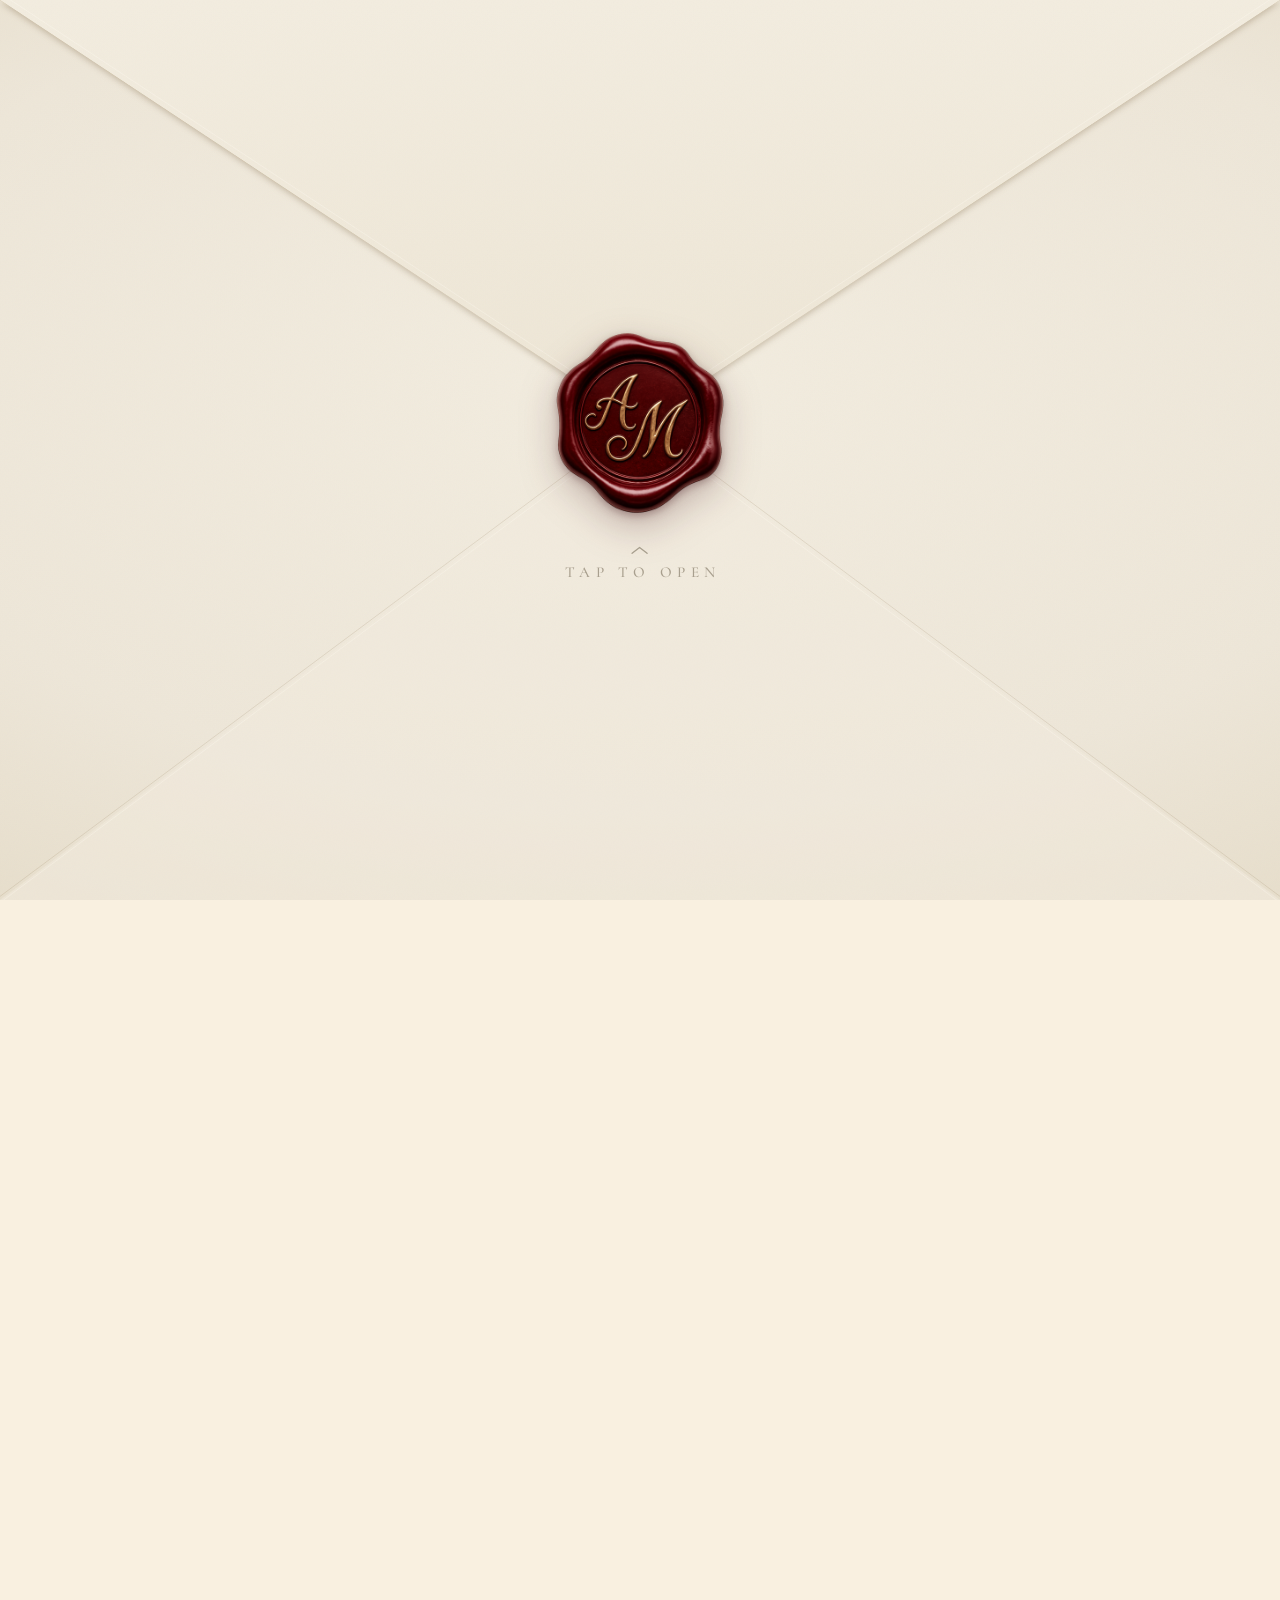
==== commit d5ef4453: "Various updates to invitation site" ====
--- a/index.html
+++ b/index.html
@@ -487,14 +487,14 @@
 .timeline::before {
   content: "";
   position: absolute;
-  left: calc(clamp(52px, 14vw, 76px) + 27px);
+  left: 27px;
   top: 10px; bottom: 10px;
   width: 1.4px;
   background: linear-gradient(180deg, transparent, var(--gold) 12%, var(--gold) 88%, transparent);
 }
 .timeline-item {
   display: grid;
-  grid-template-columns: clamp(52px, 14vw, 76px) 56px 1fr;
+  grid-template-columns: 56px 1fr;
   align-items: center;
   padding: 1.1rem 0;
 }
@@ -522,6 +522,10 @@
 .tl-body p { color: var(--brown-soft); font-style: italic; margin-top: .15rem; }
 
 /* ── location ── */
+/* 3: tighten the gap between The Celebration and Where to Find Us */
+.schedule { padding-bottom: clamp(1.5rem, 4vw, 2.75rem); }
+.location { padding-top: clamp(1.5rem, 4vw, 2.75rem); }
+
 .venue-name {
   font-family: var(--font-head);
   font-size: clamp(1.2rem, 4vw, 1.7rem);
@@ -882,14 +886,13 @@
           <img class="paper-bg" src="paper-cutout.png" alt="" aria-hidden="true" />
           <div class="paper-content">
           <h2 class="section-title">The Celebration</h2>
-          <p class="section-sub">order of the evening</p>
+          <p class="section-sub">order of the day</p>
           <div class="timeline">
           <!-- EDIT ME: your schedule -->
-          <div class="timeline-item reveal"><div class="tl-time">5 PM</div><div class="tl-dot"></div><div class="tl-body"><h3>Guest Arrival</h3><p>Welcome drinks &amp; mingling</p></div></div>
-          <div class="timeline-item reveal"><div class="tl-time">6 PM</div><div class="tl-dot"></div><div class="tl-body"><h3>Nikkah Ceremony</h3><p>The sacred vows</p></div></div>
-          <div class="timeline-item reveal"><div class="tl-time">7 PM</div><div class="tl-dot"></div><div class="tl-body"><h3>Mocktail Hour</h3><p>Toasts &amp; photographs</p></div></div>
-          <div class="timeline-item reveal"><div class="tl-time">8 PM</div><div class="tl-dot"></div><div class="tl-body"><h3>Dinner</h3><p>A feast to remember</p></div></div>
-          <div class="timeline-item reveal"><div class="tl-time">9 PM</div><div class="tl-dot"></div><div class="tl-body"><h3>Celebration</h3><p>Dancing into the night</p></div></div>
+          <div class="timeline-item reveal"><div class="tl-dot"></div><div class="tl-body"><h3>Guest Arrival</h3><p>Refreshments &amp; warm welcomes</p></div></div>
+          <div class="timeline-item reveal"><div class="tl-dot"></div><div class="tl-body"><h3>Lunch</h3><p>Enjoy a delicious meal</p></div></div>
+          <div class="timeline-item reveal"><div class="tl-dot"></div><div class="tl-body"><h3>Photo Moments</h3><p>Creating memories together</p></div></div>
+          <div class="timeline-item reveal"><div class="tl-dot"></div><div class="tl-body"><h3>Celebration</h3><p>Laughter, conversations &amp; joyful moments</p></div></div>
           </div>
           </div>
         </div>
@@ -901,36 +904,11 @@
       <div class="container narrow">
         <h2 class="section-title reveal">Where to Find Us</h2>
         <!-- EDIT ME: your venue -->
-        <p class="venue-name reveal d1">Islamic Center of Melville</p>
-        <p class="venue-address reveal d2">118 Old East Neck Road, Melville, NY 11747</p>
+        <p class="venue-name reveal d1">VP House</p>
+        <p class="venue-address reveal d2">Theru, Near Market, Kunhimangalam, Kannur</p>
         <!-- sepia line-art venue illustration, transparent PNG grounded on the cream -->
-        <img class="venue-illustration reveal d3" src="venue-illustration-web.png" alt="Illustration of the Islamic Center of Melville" />
-        <a class="btn-outline reveal d4" href="https://www.google.com/maps?q=118+Old+East+Neck+Road,+Melville,+NY+11747" target="_blank" rel="noopener">Get Directions</a>
-      </div>
-    </section>
-
-    <!-- ── GUEST NOTES ───────────────────────────────────────── -->
-    <section class="section notes">
-      <div class="container narrow">
-        <h2 class="section-title reveal">A Few Kind Notes</h2>
-        <div class="notes-grid">
-          <div class="note-card reveal d1">
-            <svg viewBox="0 0 48 48" class="note-icon" aria-hidden="true">
-              <rect x="8" y="18" width="32" height="24" rx="2" fill="none" stroke="currentColor" stroke-width="2"/>
-              <path d="M8 26h32M24 18v24" stroke="currentColor" stroke-width="2"/>
-              <path d="M24 18c-8 0-10-10-4-10s4 10 4 10zm0 0c8 0 10-10 4-10s-4 10-4 10z" fill="none" stroke="currentColor" stroke-width="2"/>
-            </svg>
-            <h3>Gifts</h3>
-            <p>Your presence is the greatest gift — no boxed gifts, please.</p>
-          </div>
-          <div class="note-card reveal d2">
-            <svg viewBox="0 0 48 48" class="note-icon" aria-hidden="true">
-              <path d="M18 6l6 6 6-6 4 8-6 6 4 22H16l4-22-6-6z" fill="none" stroke="currentColor" stroke-width="2" stroke-linejoin="round"/>
-            </svg>
-            <h3>Dress Code</h3>
-            <p>Formal attire. We kindly ask guests to avoid deep red and maroon.</p>
-          </div>
-        </div>
+        <img class="venue-illustration reveal d3" src="venue-illustration-web.png" alt="Illustration of VP House" />
+        <a class="btn-outline reveal d4" href="https://maps.app.goo.gl/KJwfX5rMFdKZCUjB9" target="_blank" rel="noopener">Get Directions</a>
       </div>
     </section>
 
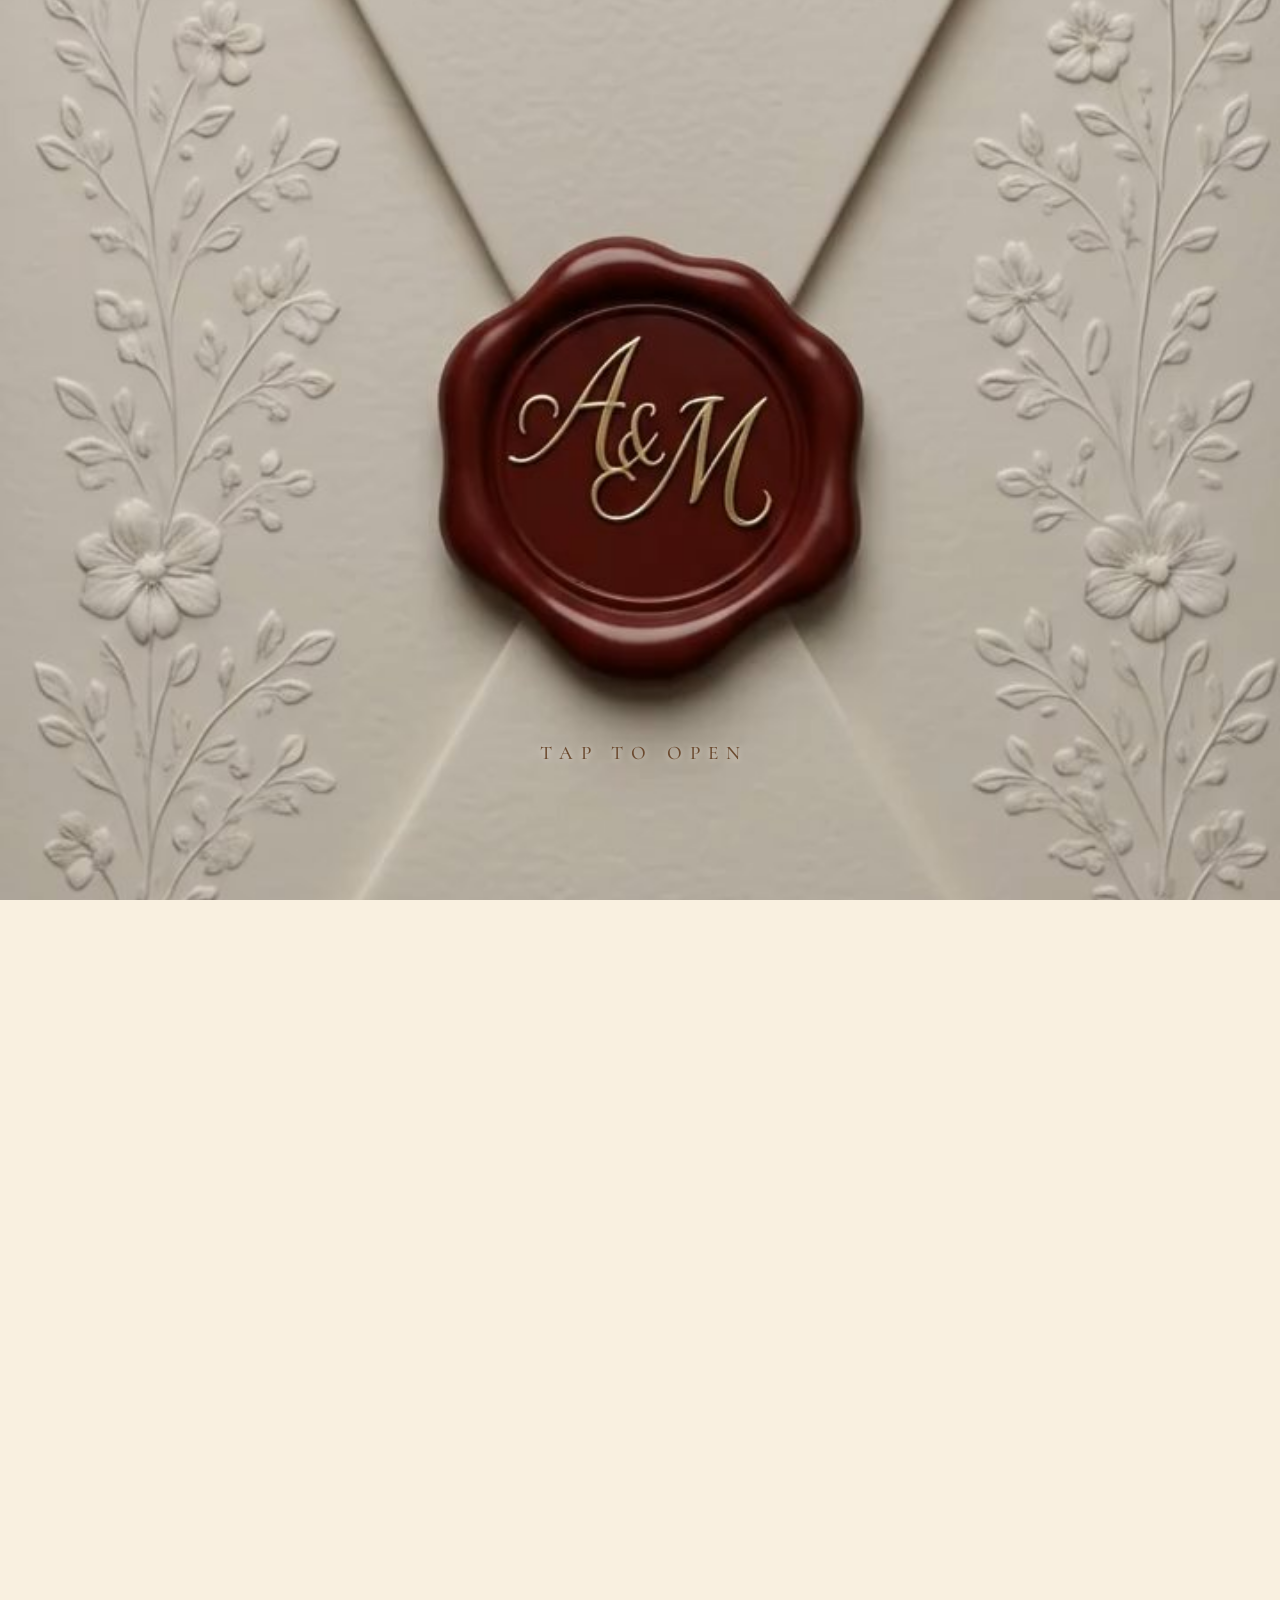
==== commit e890ee26: "Various updates to invitation site" ====
--- a/index.html
+++ b/index.html
@@ -58,9 +58,16 @@
   perspective: 1200px;
   overflow: hidden;
   touch-action: manipulation;
-  transition: opacity 2.5s ease, visibility 0s 2.5s;
+  transition: opacity 3s ease;
 }
 .envelope-screen.away { opacity: 0; visibility: hidden; pointer-events: none; }
+.envelope-screen.env-fade { opacity: 0; }   /* the ~3s cross-fade into the invitation */
+.env-video {
+  position: absolute; inset: 0;
+  width: 100%; height: 100%;
+  object-fit: cover; object-position: center;
+  background: #ede6d8;
+}
 .envelope-screen:focus-visible { outline: 3px solid var(--gold-bright); outline-offset: -6px; }
 
 /* paper base + cotton grain */
@@ -149,20 +156,22 @@
 
 /* tap hint */
 .env-hint {
-  position: absolute; left: 50%; top: 47%;
-  transform: translate(-50%, clamp(92px, 26vw, 122px));
+  position: absolute; left: 50%; bottom: clamp(9%, 15vh, 17%);
+  transform: translateX(-50%);
   z-index: 4;
-  display: flex; flex-direction: column; align-items: center; gap: .5rem;
+  margin: 0;
   font-family: 'Cormorant Garamond', var(--font-body), serif;
   font-weight: 500;
-  font-size: .95rem;
-  letter-spacing: .35em; text-indent: .35em;
+  font-size: clamp(.95rem, 3.2vw, 1.2rem);
+  letter-spacing: .42em; text-indent: .42em;
   text-transform: uppercase;
-  color: #A89F8E;
-  animation: soft-pulse 2.8s ease-in-out infinite;
-}
-.env-hint-chevron { width: 20px; color: #A89F8E; }
-.envelope-screen.open .env-hint { opacity: 0; transition: opacity .25s; animation: none; }
+  white-space: nowrap;
+  color: #6b4a2f;
+  text-shadow: 0 1px 6px rgba(255, 250, 244, .75);
+  animation: soft-pulse 2.6s ease-in-out infinite;
+  transition: opacity .4s ease;
+}
+.env-hint.hidden { opacity: 0; animation: none; }
 
 @keyframes fade-down {
   from { opacity: 0; transform: translateY(-16px); }
@@ -314,6 +323,13 @@
 /* text stays a comfortable centred column, not stretched to the edges */
 .welcome-paper .lead { max-width: 620px; margin-left: auto; margin-right: auto; }
 .welcome-paper .script { margin-top: 0; }
+.bismillah {
+  direction: rtl;
+  font-size: clamp(1.15rem, 4.2vw, 1.7rem);
+  line-height: 1.9;
+  color: var(--gold-deep);
+  margin: 0 0 .7rem;
+}
 
 /* floral drapes bridging the video seam onto the Assalamu Alaikum paper */
 .welcome-floral {
@@ -684,7 +700,17 @@
   color: var(--gold-deep);
 }
 .rsvp-form.sent .rsvp-thanks { display: block; animation: fade-down .8s ease; }
-.rsvp-form.sent .btn-solid { display: none; }
+.rsvp-form.sent .btn-solid,
+.rsvp-form.sent label { display: none; }   /* message replaces the form on success */
+.rsvp-error {
+  display: none;
+  text-align: center;
+  margin-top: 1.1rem;
+  font-style: italic;
+  font-size: 1rem;
+  color: var(--maroon);
+}
+.rsvp-form.error .rsvp-error { display: block; animation: fade-down .6s ease; }
 
 /* ── closing ── */
 .closing {
@@ -717,107 +743,19 @@
        ENVELOPE INTRO — full-screen ivory envelope with embossed
        florals and a burgundy wax seal. Tap anywhere to open.
        ════════════════════════════════════════════════════════════ -->
+  <!-- ════════════════════════════════════════════════════════════
+       ENVELOPE INTRO — pre-rendered opening video. Poster (first frame)
+       shows paused with a "TAP TO OPEN" prompt; tap plays it, then it
+       cross-fades into the invitation over its final ~3s.
+       ════════════════════════════════════════════════════════════ -->
   <div class="envelope-screen" id="envelopeScreen" role="button" tabindex="0" aria-label="Open the invitation">
-
-    <!-- shared artwork: blind-emboss lighting filter + fine botanical line art -->
-    <svg width="0" height="0" style="position:absolute" aria-hidden="true">
-      <defs>
-        <!-- blind emboss: blur + specular light from top-left, dark edge low-right,
-             light edge up-left, base flood in paper colour -->
-        <filter id="embossFine" x="-25%" y="-6%" width="150%" height="112%" color-interpolation-filters="sRGB">
-          <feGaussianBlur in="SourceAlpha" stdDeviation="0.5" result="soft"/>
-          <feSpecularLighting in="soft" surfaceScale="2" specularConstant="0.75" specularExponent="16"
-                              lighting-color="#ffffff" result="spec">
-            <feDistantLight azimuth="235" elevation="60"/>
-          </feSpecularLighting>
-          <feComposite in="spec" in2="SourceAlpha" operator="in" result="specIn"/>
-          <feOffset in="SourceAlpha" dx="0.9" dy="1.1" result="offD"/>
-          <feGaussianBlur in="offD" stdDeviation="0.7" result="offDB"/>
-          <feFlood flood-color="#8f7550" flood-opacity="0.5" result="dcol"/>
-          <feComposite in="dcol" in2="offDB" operator="in" result="darkEdge"/>
-          <feOffset in="SourceAlpha" dx="-0.9" dy="-1.1" result="offL"/>
-          <feGaussianBlur in="offL" stdDeviation="0.7" result="offLB"/>
-          <feFlood flood-color="#fffdf4" flood-opacity="0.9" result="lcol"/>
-          <feComposite in="lcol" in2="offLB" operator="in" result="lightEdge"/>
-          <feFlood flood-color="#efe8d9" result="pcol"/>
-          <feComposite in="pcol" in2="SourceAlpha" operator="in" result="base"/>
-          <feMerge>
-            <feMergeNode in="darkEdge"/>
-            <feMergeNode in="lightEdge"/>
-            <feMergeNode in="base"/>
-            <feMergeNode in="specIn"/>
-          </feMerge>
-        </filter>
-        <linearGradient id="insideShade" x1="0" y1="0" x2="0" y2="1">
-          <stop offset="0" stop-color="#c6b48f"/>
-          <stop offset="1" stop-color="#e3d8bf"/>
-        </linearGradient>
-
-      </defs>
-    </svg>
-
-    <!-- paper base: fold shading, crease lines, side garlands -->
-    <div class="env-base">
-      <svg class="env-shading" viewBox="0 0 100 100" preserveAspectRatio="none" aria-hidden="true">
-        <polygon points="0,0 100,0 50,47" fill="url(#insideShade)"/>
-        <polygon points="0,100 100,100 50,47" fill="#f2ecdf" opacity=".55"/>
-        <!-- bottom-flap creases: very faint shadow just above the fold, fainter highlight beside it -->
-        <line x1="0" y1="99.6" x2="50" y2="46.6" stroke="rgba(126,100,64,.15)" vector-effect="non-scaling-stroke"/>
-        <line x1="100" y1="99.6" x2="50" y2="46.6" stroke="rgba(126,100,64,.15)" vector-effect="non-scaling-stroke"/>
-        <line x1="0" y1="100.3" x2="50" y2="47.3" stroke="rgba(255,251,240,.3)" vector-effect="non-scaling-stroke"/>
-        <line x1="100" y1="100.3" x2="50" y2="47.3" stroke="rgba(255,251,240,.3)" vector-effect="non-scaling-stroke"/>
-      </svg>
-<!-- FLORAL LAYER (disabled — remove these comment wrappers + uncomment CSS below to restore; source: floral-side.png):
-      <svg class="env-strip left" viewBox="0 0 400 1353" aria-hidden="true">
-        <g filter="url(#embossFine)"><image href="[data-uri]" width="400" height="1353"/></g>
-      </svg>
--->
-<!-- FLORAL LAYER (disabled — remove these comment wrappers + uncomment CSS below to restore; source: floral-side.png):
-      <svg class="env-strip right" viewBox="0 0 400 1353" aria-hidden="true">
-        <g filter="url(#embossFine)"><image href="[data-uri]" width="400" height="1353"/></g>
-      </svg>
--->
-<!-- FLORAL LAYER (disabled — remove these comment wrappers + uncomment CSS below to restore; source: floral-corners.png):
-      <svg class="base-pair" viewBox="0 0 760 745" aria-hidden="true">
-        <g filter="url(#embossFine)"><image href="[data-uri]" width="760" height="745"/></g>
-      </svg>
--->
-    </div>
-
-    <!-- the top flap that lifts open in 3D -->
-    <div class="env-flap-wrap" aria-hidden="true">
-      <div class="env-flap">
-<!-- FLORAL LAYER (disabled — remove these comment wrappers + uncomment CSS below to restore; source: floral-corners.png):
-        <svg class="flap-pair" viewBox="0 0 760 745" aria-hidden="true">
-          <g filter="url(#embossFine)"><image href="[data-uri]" width="760" height="745"/></g>
-        </svg>
--->
-        <!-- faint highlight just inside the flap edges: reads as a separate sheet -->
-        <svg class="flap-edges" viewBox="0 0 100 100" preserveAspectRatio="none" aria-hidden="true">
-          <line x1="0.4" y1="-0.4" x2="50.4" y2="46.6" stroke="rgba(255,252,244,.28)" vector-effect="non-scaling-stroke"/>
-          <line x1="99.6" y1="-0.4" x2="49.6" y2="46.6" stroke="rgba(255,252,244,.28)" vector-effect="non-scaling-stroke"/>
-        </svg>
-        <!-- darkens as the flap turns over, so the back reads as the paper's inside -->
-        <div class="flap-inside"></div>
-      </div>
-    </div>
-
-    <!-- photoreal wax seal — embedded PNG so the site stays a single file.
-         Source asset: wax-seal.png in this folder (regenerate the data URI if you swap it). -->
-    <img class="wax-seal" id="waxSeal" alt="" aria-hidden="true" draggable="false"
-         src="[data-uri]